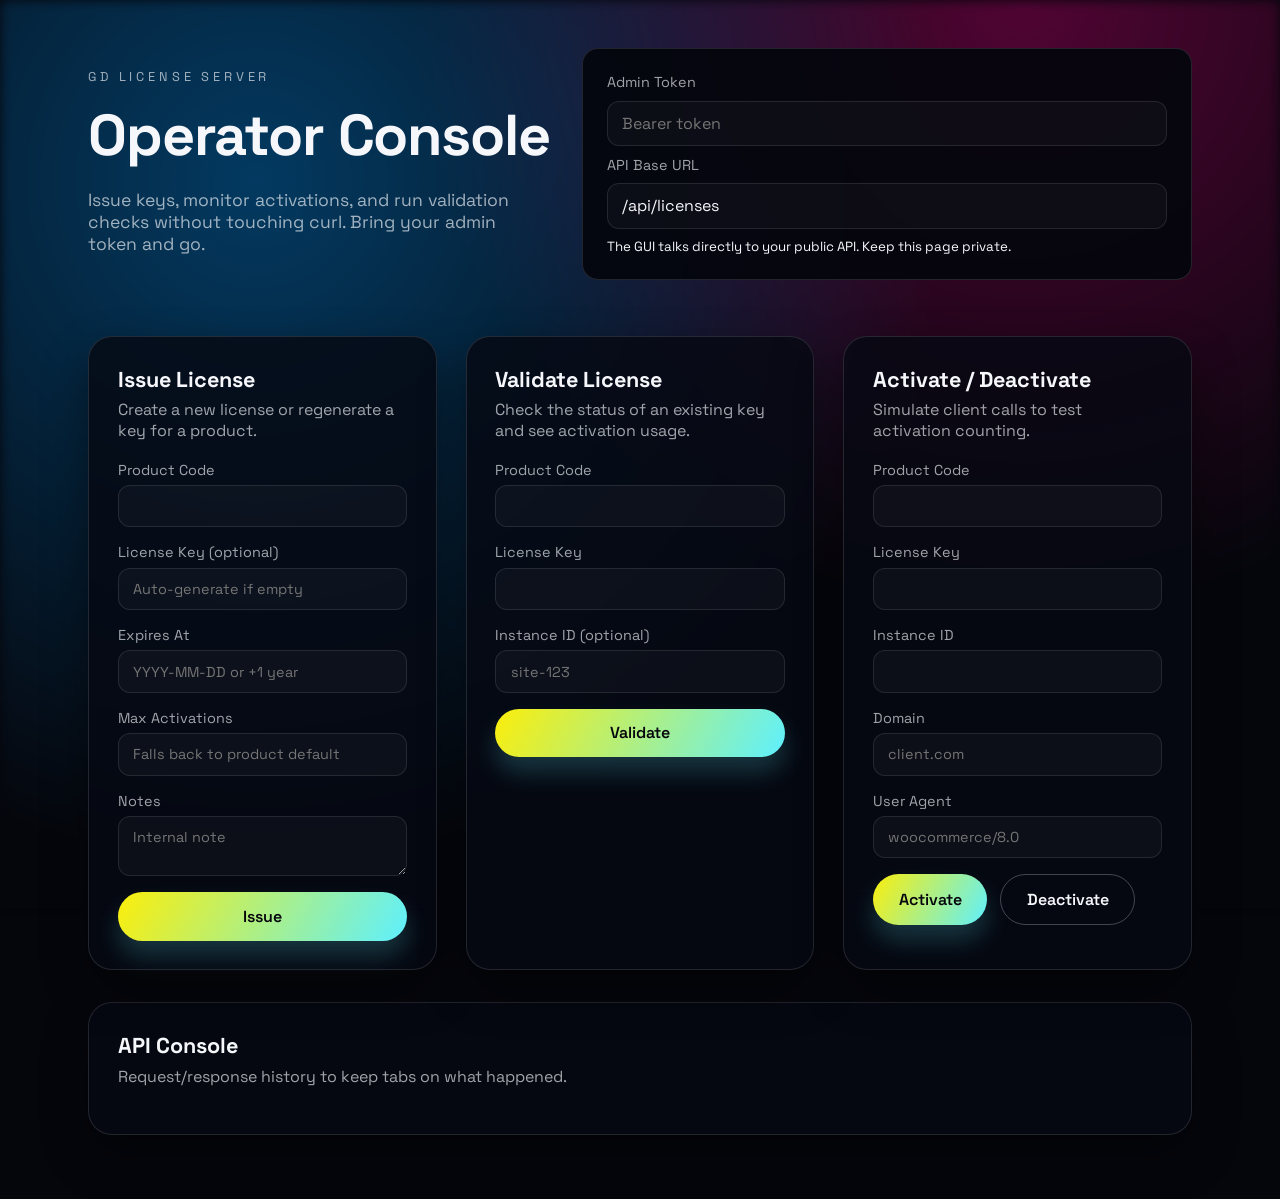
==== public_html/admin/index.html @ 04ad7213 "add GUI" ====
<!DOCTYPE html>
<html lang="en">
<head>
    <meta charset="UTF-8">
    <meta http-equiv="X-UA-Compatible" content="IE=edge">
    <meta name="viewport" content="width=device-width, initial-scale=1.0">
    <title>License Server Console</title>
    <link rel="preconnect" href="https://fonts.googleapis.com">
    <link rel="preconnect" href="https://fonts.gstatic.com" crossorigin>
    <link href="https://fonts.googleapis.com/css2?family=Space+Grotesk:wght@400;500;600&display=swap" rel="stylesheet">
    <link rel="stylesheet" href="styles.css">
</head>
<body>
    <div class="grad-background"></div>
    <main class="shell">
        <header class="hero">
            <div>
                <p class="eyebrow">GD License Server</p>
                <h1>Operator Console</h1>
                <p class="lede">Issue keys, monitor activations, and run validation checks without touching curl. Bring your admin token and go.</p>
            </div>
            <div class="status-panel">
                <label>Admin Token</label>
                <input type="password" id="adminToken" placeholder="Bearer token" autocomplete="off">
                <label>API Base URL</label>
                <input type="url" id="baseUrl" value="/api/licenses" autocomplete="off">
                <small>The GUI talks directly to your public API. Keep this page private.</small>
            </div>
        </header>

        <section class="grid">
            <article class="card" id="issueCard">
                <div class="card-head">
                    <h2>Issue License</h2>
                    <p>Create a new license or regenerate a key for a product.</p>
                </div>
                <form id="issueForm" class="stack">
                    <label>Product Code
                        <input name="product_code" required>
                    </label>
                    <label>License Key (optional)
                        <input name="license_key" placeholder="Auto-generate if empty">
                    </label>
                    <label>Expires At
                        <input name="expires_at" placeholder="YYYY-MM-DD or +1 year">
                    </label>
                    <label>Max Activations
                        <input name="max_activations" type="number" min="1" placeholder="Falls back to product default">
                    </label>
                    <label>Notes
                        <textarea name="notes" rows="2" placeholder="Internal note"></textarea>
                    </label>
                    <button type="submit">Issue</button>
                </form>
            </article>

            <article class="card" id="validateCard">
                <div class="card-head">
                    <h2>Validate License</h2>
                    <p>Check the status of an existing key and see activation usage.</p>
                </div>
                <form id="validateForm" class="stack">
                    <label>Product Code
                        <input name="product_code" required>
                    </label>
                    <label>License Key
                        <input name="license_key" required>
                    </label>
                    <label>Instance ID (optional)
                        <input name="instance_id" placeholder="site-123">
                    </label>
                    <button type="submit">Validate</button>
                </form>
            </article>

            <article class="card" id="activateCard">
                <div class="card-head">
                    <h2>Activate / Deactivate</h2>
                    <p>Simulate client calls to test activation counting.</p>
                </div>
                <form id="activateForm" class="stack">
                    <label>Product Code
                        <input name="product_code" required>
                    </label>
                    <label>License Key
                        <input name="license_key" required>
                    </label>
                    <label>Instance ID
                        <input name="instance_id" required>
                    </label>
                    <label>Domain
                        <input name="domain" placeholder="client.com">
                    </label>
                    <label>User Agent
                        <input name="user_agent" placeholder="woocommerce/8.0">
                    </label>
                    <div class="actions">
                        <button type="button" data-action="activate">Activate</button>
                        <button type="button" data-action="deactivate" class="ghost">Deactivate</button>
                    </div>
                </form>
            </article>
        </section>

        <section class="log-card">
            <div class="card-head">
                <h2>API Console</h2>
                <p>Request/response history to keep tabs on what happened.</p>
            </div>
            <div id="log"></div>
        </section>
    </main>

    <template id="logEntry">
        <div class="entry">
            <div class="entry-head">
                <span class="pill"></span>
                <strong class="label"></strong>
                <span class="time"></span>
            </div>
            <div class="entry-body"></div>
        </div>
    </template>

    <script src="app.js" defer></script>
</body>
</html>
---- public_html/admin/styles.css ----
:root {
    --bg: #05060c;
    --bg-glow: radial-gradient(circle at 20% 20%, rgba(0, 154, 255, 0.35), transparent 55%),
                radial-gradient(circle at 80% 0%, rgba(255, 0, 140, 0.3), transparent 45%),
                #05060c;
    --card: rgba(7, 9, 19, 0.82);
    --card-border: rgba(255, 255, 255, 0.12);
    --accent: #fcee0a;
    --accent-2: #5ef0ff;
    --danger: #ff6f6f;
    --text: #f6f7fb;
    --muted: rgba(246, 247, 251, 0.65);
    --shadow: 0 20px 45px rgba(0, 0, 0, 0.45);
    font-family: 'Space Grotesk', 'Helvetica Neue', sans-serif;
}

* {
    box-sizing: border-box;
}

body {
    margin: 0;
    min-height: 100vh;
    color: var(--text);
    background: var(--bg);
}

.grad-background {
    position: fixed;
    inset: 0;
    background: var(--bg-glow);
    z-index: -1;
    filter: blur(6px);
}

.shell {
    max-width: 1200px;
    margin: 0 auto;
    padding: 3rem clamp(1.5rem, 4vw, 3rem) 4rem;
}

.hero {
    display: flex;
    flex-wrap: wrap;
    gap: 2rem;
    align-items: center;
    margin-bottom: 3.5rem;
}

.eyebrow {
    text-transform: uppercase;
    letter-spacing: 0.3em;
    color: var(--muted);
    font-size: 0.8rem;
}

h1 {
    margin: 0.2rem 0 0.8rem;
    font-size: clamp(2.3rem, 6vw, 3.6rem);
    letter-spacing: -0.02em;
}

.lede {
    max-width: 460px;
    color: var(--muted);
    font-size: 1.1rem;
}

.status-panel {
    min-width: 280px;
    flex: 1;
    display: flex;
    flex-direction: column;
    gap: 0.6rem;
    padding: 1.5rem;
    border: 1px solid var(--card-border);
    border-radius: 16px;
    background: rgba(4, 6, 12, 0.92);
}

label {
    font-size: 0.9rem;
    color: var(--muted);
    display: flex;
    flex-direction: column;
    gap: 0.4rem;
}

input,
textarea,
button {
    font: inherit;
}

input,
textarea {
    padding: 0.7rem 0.9rem;
    border-radius: 12px;
    border: 1px solid rgba(255, 255, 255, 0.1);
    background: rgba(255, 255, 255, 0.03);
    color: var(--text);
}

input:focus,
textarea:focus {
    outline: 2px solid rgba(94, 240, 255, 0.4);
}

button {
    border: none;
    border-radius: 999px;
    padding: 0.85rem 1.6rem;
    background: linear-gradient(120deg, var(--accent), var(--accent-2));
    color: #05060c;
    font-weight: 600;
    cursor: pointer;
    transition: transform 0.2s ease, box-shadow 0.2s ease;
    box-shadow: 0 15px 25px rgba(94, 240, 255, 0.2);
}

button:hover {
    transform: translateY(-1px);
}

button.ghost {
    background: transparent;
    border: 1px solid rgba(255, 255, 255, 0.25);
    color: var(--text);
    box-shadow: none;
}

.grid {
    display: grid;
    grid-template-columns: repeat(auto-fit, minmax(280px, 1fr));
    gap: 1.8rem;
    margin-bottom: 2rem;
}

.card,
.log-card {
    border-radius: 24px;
    border: 1px solid var(--card-border);
    background: var(--card);
    box-shadow: var(--shadow);
    padding: 1.8rem;
}

.card-head h2 {
    margin: 0;
    font-size: 1.35rem;
}

.card-head p {
    margin: 0.4rem 0 1.2rem;
    color: var(--muted);
}

.stack {
    display: flex;
    flex-direction: column;
    gap: 1rem;
}

.actions {
    display: flex;
    gap: 0.8rem;
}

.log-card #log {
    display: flex;
    flex-direction: column-reverse;
    gap: 1rem;
    max-height: 420px;
    overflow-y: auto;
}

.entry {
    border-radius: 18px;
    border: 1px solid rgba(255, 255, 255, 0.08);
    padding: 1rem 1.2rem;
    background: rgba(0, 0, 0, 0.25);
}

.entry-head {
    display: flex;
    align-items: center;
    gap: 0.6rem;
    margin-bottom: 0.5rem;
}

.pill {
    width: 0.65rem;
    height: 0.65rem;
    border-radius: 999px;
    background: var(--accent);
}

.entry-body {
    font-family: "SFMono-Regular", "Consolas", "Liberation Mono", monospace;
    font-size: 0.85rem;
    color: var(--muted);
    white-space: pre-wrap;
    background: rgba(0, 0, 0, 0.3);
    border-radius: 12px;
    padding: 0.8rem;
}

.entry.error .pill {
    background: var(--danger);
}

.entry .time {
    margin-left: auto;
    font-size: 0.8rem;
    color: var(--muted);
}

@media (max-width: 768px) {
    .actions {
        flex-direction: column;
    }

    .status-panel {
        width: 100%;
    }
}
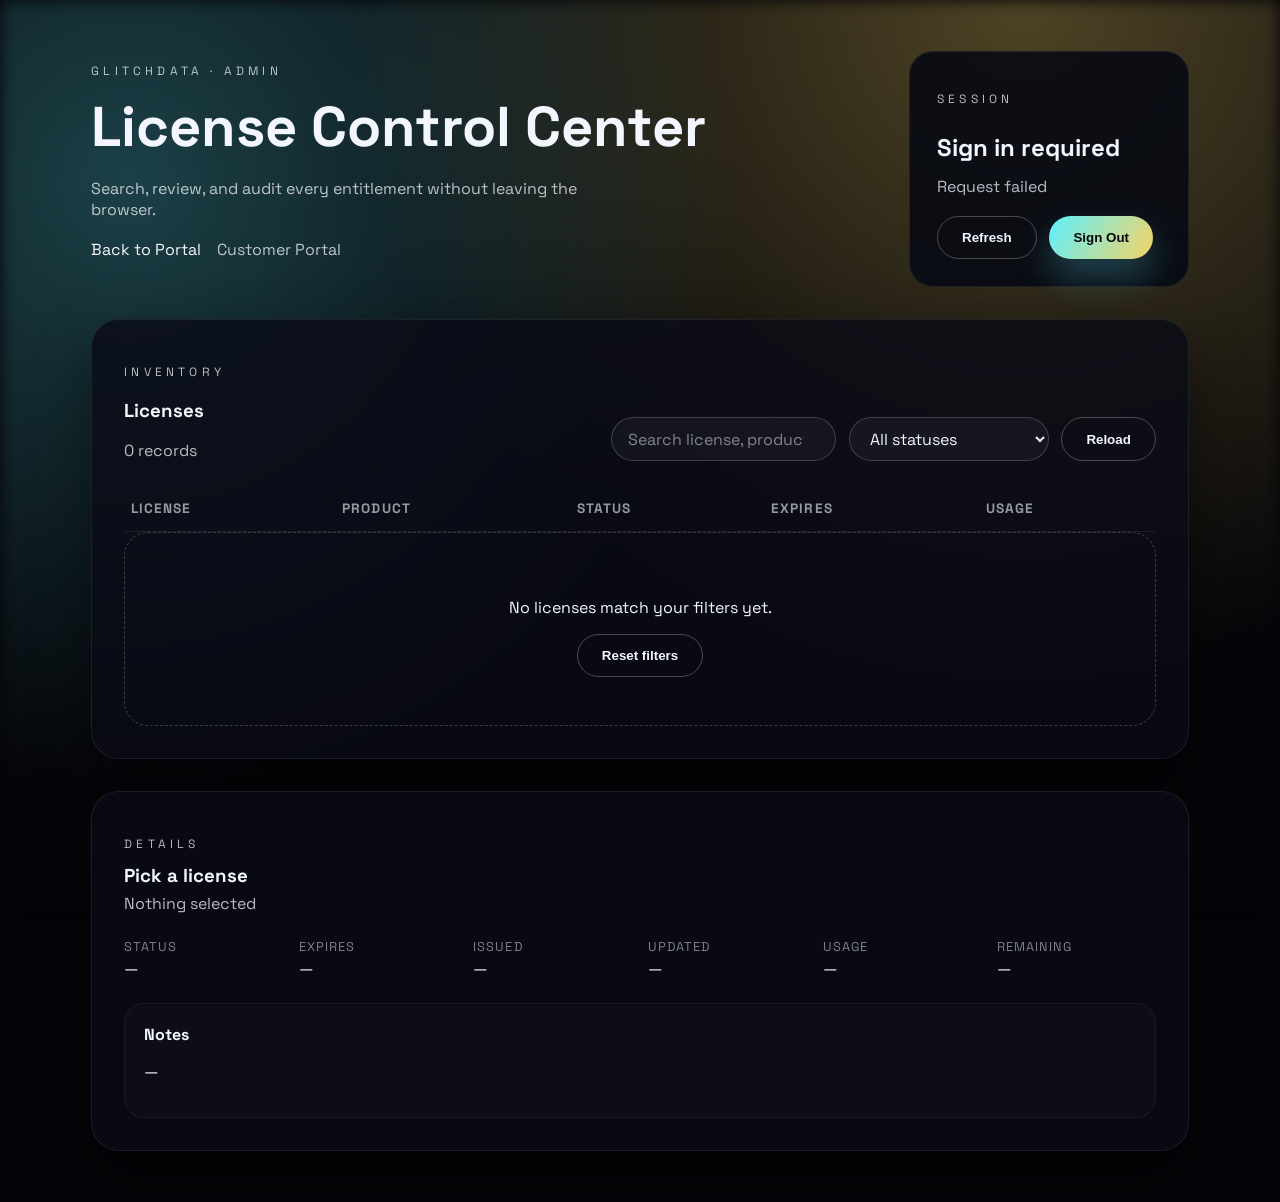
==== commit 9ed58902: "improve admin portal" ====
--- a/public_html/admin/index.html
+++ b/public_html/admin/index.html
@@ -4,124 +4,129 @@
     <meta charset="UTF-8">
     <meta http-equiv="X-UA-Compatible" content="IE=edge">
     <meta name="viewport" content="width=device-width, initial-scale=1.0">
-    <title>License Server Console</title>
+    <meta http-equiv="Cache-Control" content="no-store, no-cache, must-revalidate">
+    <meta http-equiv="Pragma" content="no-cache">
+    <meta http-equiv="Expires" content="0">
+    <title>License Control Center · Admin</title>
     <link rel="preconnect" href="https://fonts.googleapis.com">
     <link rel="preconnect" href="https://fonts.gstatic.com" crossorigin>
     <link href="https://fonts.googleapis.com/css2?family=Space+Grotesk:wght@400;500;600&display=swap" rel="stylesheet">
     <link rel="stylesheet" href="styles.css">
 </head>
 <body>
-    <div class="grad-background"></div>
-    <main class="shell">
-        <header class="hero">
+<div class="aura"></div>
+<main class="admin-wrap">
+    <header class="admin-hero">
+        <div>
+            <p class="eyebrow">Glitchdata · Admin</p>
+            <h1>License Control Center</h1>
+            <p class="lede">Search, review, and audit every entitlement without leaving the browser.</p>
+            <div class="hero-links">
+                <a href="/" class="link">Back to Portal</a>
+                <a href="/user/" class="link ghost">Customer Portal</a>
+            </div>
+        </div>
+        <div class="session-card">
+            <p class="eyebrow">Session</p>
+            <h2 id="sessionState">Checking session…</h2>
+            <p class="muted" id="sessionMeta">Attempting to load your admin profile.</p>
+            <div class="session-actions">
+                <button type="button" class="ghost" id="sessionRefresh">Refresh</button>
+                <button type="button" id="sessionLogout">Sign Out</button>
+            </div>
+        </div>
+    </header>
+
+    <section class="card list-card">
+        <div class="list-head">
             <div>
-                <p class="eyebrow">GD License Server</p>
-                <h1>Operator Console</h1>
-                <p class="lede">Issue keys, monitor activations, and run validation checks without touching curl. Bring your admin token and go.</p>
+                <p class="eyebrow">Inventory</p>
+                <h3>Licenses</h3>
+                <p class="muted"><span id="licenseCount">0</span> records</p>
             </div>
-            <div class="status-panel">
-                <label>Admin Token</label>
-                <input type="password" id="adminToken" placeholder="Bearer token" autocomplete="off">
-                <label>API Base URL</label>
-                <input type="url" id="baseUrl" value="/api/licenses" autocomplete="off">
-                <small>The GUI talks directly to your public API. Keep this page private.</small>
+            <div class="filters">
+                <input type="search" id="licenseSearch" placeholder="Search license, product, or note">
+                <select id="licenseStatus">
+                    <option value="">All statuses</option>
+                    <option value="active">Active</option>
+                    <option value="suspended">Suspended</option>
+                    <option value="revoked">Revoked</option>
+                </select>
+                <button type="button" class="ghost" id="licenseRefresh">Reload</button>
             </div>
+        </div>
+        <div class="table-wrapper">
+            <table class="license-table">
+                <thead>
+                <tr>
+                    <th>License</th>
+                    <th>Product</th>
+                    <th>Status</th>
+                    <th>Expires</th>
+                    <th>Usage</th>
+                </tr>
+                </thead>
+                <tbody id="licenseTableBody"></tbody>
+            </table>
+            <div class="empty-state hidden" id="licenseEmpty">
+                <p>No licenses match your filters yet.</p>
+                <button type="button" id="clearFilters" class="ghost">Reset filters</button>
+            </div>
+        </div>
+    </section>
+
+    <section class="card detail-card">
+        <header>
+            <p class="eyebrow">Details</p>
+            <h3 id="detailKey">Pick a license</h3>
+            <p class="muted" id="detailProduct">Nothing selected</p>
         </header>
+        <dl class="detail-grid">
+            <div>
+                <dt>Status</dt>
+                <dd id="detailStatus">—</dd>
+            </div>
+            <div>
+                <dt>Expires</dt>
+                <dd id="detailExpires">—</dd>
+            </div>
+            <div>
+                <dt>Issued</dt>
+                <dd id="detailCreated">—</dd>
+            </div>
+            <div>
+                <dt>Updated</dt>
+                <dd id="detailUpdated">—</dd>
+            </div>
+            <div>
+                <dt>Usage</dt>
+                <dd id="detailUsage">—</dd>
+            </div>
+            <div>
+                <dt>Remaining</dt>
+                <dd id="detailRemaining">—</dd>
+            </div>
+        </dl>
+        <div class="detail-notes">
+            <h4>Notes</h4>
+            <p id="detailNotes">—</p>
+        </div>
+    </section>
+</main>
 
-        <section class="grid">
-            <article class="card" id="issueCard">
-                <div class="card-head">
-                    <h2>Issue License</h2>
-                    <p>Create a new license or regenerate a key for a product.</p>
-                </div>
-                <form id="issueForm" class="stack">
-                    <label>Product Code
-                        <input name="product_code" required>
-                    </label>
-                    <label>License Key (optional)
-                        <input name="license_key" placeholder="Auto-generate if empty">
-                    </label>
-                    <label>Expires At
-                        <input name="expires_at" placeholder="YYYY-MM-DD or +1 year">
-                    </label>
-                    <label>Max Activations
-                        <input name="max_activations" type="number" min="1" placeholder="Falls back to product default">
-                    </label>
-                    <label>Notes
-                        <textarea name="notes" rows="2" placeholder="Internal note"></textarea>
-                    </label>
-                    <button type="submit">Issue</button>
-                </form>
-            </article>
+<template id="licenseRow">
+    <tr>
+        <td>
+            <strong class="license-key"></strong>
+            <div class="muted subline"></div>
+        </td>
+        <td class="product-code"></td>
+        <td><span class="status-pill"></span></td>
+        <td class="expires"></td>
+        <td class="usage"></td>
+    </tr>
+</template>
 
-            <article class="card" id="validateCard">
-                <div class="card-head">
-                    <h2>Validate License</h2>
-                    <p>Check the status of an existing key and see activation usage.</p>
-                </div>
-                <form id="validateForm" class="stack">
-                    <label>Product Code
-                        <input name="product_code" required>
-                    </label>
-                    <label>License Key
-                        <input name="license_key" required>
-                    </label>
-                    <label>Instance ID (optional)
-                        <input name="instance_id" placeholder="site-123">
-                    </label>
-                    <button type="submit">Validate</button>
-                </form>
-            </article>
-
-            <article class="card" id="activateCard">
-                <div class="card-head">
-                    <h2>Activate / Deactivate</h2>
-                    <p>Simulate client calls to test activation counting.</p>
-                </div>
-                <form id="activateForm" class="stack">
-                    <label>Product Code
-                        <input name="product_code" required>
-                    </label>
-                    <label>License Key
-                        <input name="license_key" required>
-                    </label>
-                    <label>Instance ID
-                        <input name="instance_id" required>
-                    </label>
-                    <label>Domain
-                        <input name="domain" placeholder="client.com">
-                    </label>
-                    <label>User Agent
-                        <input name="user_agent" placeholder="woocommerce/8.0">
-                    </label>
-                    <div class="actions">
-                        <button type="button" data-action="activate">Activate</button>
-                        <button type="button" data-action="deactivate" class="ghost">Deactivate</button>
-                    </div>
-                </form>
-            </article>
-        </section>
-
-        <section class="log-card">
-            <div class="card-head">
-                <h2>API Console</h2>
-                <p>Request/response history to keep tabs on what happened.</p>
-            </div>
-            <div id="log"></div>
-        </section>
-    </main>
-
-    <template id="logEntry">
-        <div class="entry">
-            <div class="entry-head">
-                <span class="pill"></span>
-                <strong class="label"></strong>
-                <span class="time"></span>
-            </div>
-            <div class="entry-body"></div>
-        </div>
-    </template>
-
-    <script src="app.js" defer></script>
+<script src="app.js" defer></script>
 </body>
 </html>
--- a/public_html/admin/styles.css
+++ b/public_html/admin/styles.css
@@ -1,20 +1,17 @@
 :root {
-    --bg: #05060c;
-    --bg-glow: radial-gradient(circle at 20% 20%, rgba(0, 154, 255, 0.35), transparent 55%),
-                radial-gradient(circle at 80% 0%, rgba(255, 0, 140, 0.3), transparent 45%),
-                #05060c;
-    --card: rgba(7, 9, 19, 0.82);
-    --card-border: rgba(255, 255, 255, 0.12);
-    --accent: #fcee0a;
-    --accent-2: #5ef0ff;
+    --bg: #050509;
+    --text: #f4f6ff;
+    --muted: rgba(244, 246, 255, 0.75);
+    --card: rgba(10, 12, 22, 0.82);
+    --card-border: rgba(255, 255, 255, 0.08);
+    --accent: #5ef0ff;
+    --accent-2: #f6d365;
     --danger: #ff6f6f;
-    --text: #f6f7fb;
-    --muted: rgba(246, 247, 251, 0.65);
-    --shadow: 0 20px 45px rgba(0, 0, 0, 0.45);
-    font-family: 'Space Grotesk', 'Helvetica Neue', sans-serif;
-}
-
-* {
+    --shadow: 0 25px 60px rgba(0, 0, 0, 0.45);
+    font-family: 'Space Grotesk', 'Segoe UI', sans-serif;
+}
+
+*, *::before, *::after {
     box-sizing: border-box;
 }
 
@@ -25,97 +22,110 @@
     background: var(--bg);
 }
 
-.grad-background {
+.aura {
     position: fixed;
     inset: 0;
-    background: var(--bg-glow);
+    background:
+        radial-gradient(circle at 10% 20%, rgba(94, 240, 255, 0.25), transparent 45%),
+        radial-gradient(circle at 80% 0%, rgba(246, 211, 101, 0.3), transparent 50%),
+        #050509;
+    filter: blur(8px);
     z-index: -1;
-    filter: blur(6px);
-}
-
-.shell {
+}
+
+.admin-wrap {
     max-width: 1200px;
     margin: 0 auto;
-    padding: 3rem clamp(1.5rem, 4vw, 3rem) 4rem;
-}
-
-.hero {
+    padding: clamp(2rem, 4vw, 4rem);
+    display: flex;
+    flex-direction: column;
+    gap: 2rem;
+}
+
+.eyebrow {
+    text-transform: uppercase;
+    letter-spacing: 0.35em;
+    font-size: 0.75rem;
+    color: var(--muted);
+}
+
+.link {
+    color: var(--text);
+    text-decoration: none;
+    border-bottom: 1px solid transparent;
+    padding-bottom: 0.15rem;
+}
+
+.link:hover {
+    border-color: rgba(255, 255, 255, 0.4);
+}
+
+.link.ghost {
+    color: var(--muted);
+}
+
+.admin-hero {
     display: flex;
     flex-wrap: wrap;
     gap: 2rem;
-    align-items: center;
-    margin-bottom: 3.5rem;
-}
-
-.eyebrow {
-    text-transform: uppercase;
-    letter-spacing: 0.3em;
+    align-items: stretch;
+}
+
+.admin-hero h1 {
+    margin: 0.2rem 0 0.7rem;
+    font-size: clamp(2.4rem, 5vw, 3.5rem);
+}
+
+.lede {
     color: var(--muted);
-    font-size: 0.8rem;
-}
-
-h1 {
-    margin: 0.2rem 0 0.8rem;
-    font-size: clamp(2.3rem, 6vw, 3.6rem);
-    letter-spacing: -0.02em;
-}
-
-.lede {
-    max-width: 460px;
+    max-width: 520px;
+    margin-bottom: 1.2rem;
+}
+
+.hero-links {
+    display: flex;
+    gap: 1rem;
+    flex-wrap: wrap;
+}
+
+.session-card {
+    margin-left: auto;
+    min-width: 280px;
+    padding: 1.7rem;
+    border-radius: 24px;
+    border: 1px solid var(--card-border);
+    background: rgba(7, 10, 19, 0.9);
+    display: flex;
+    flex-direction: column;
+    gap: 0.8rem;
+}
+
+.session-card h2 {
+    margin: 0;
+    font-size: 1.5rem;
+}
+
+.muted {
     color: var(--muted);
-    font-size: 1.1rem;
-}
-
-.status-panel {
-    min-width: 280px;
-    flex: 1;
-    display: flex;
-    flex-direction: column;
-    gap: 0.6rem;
-    padding: 1.5rem;
-    border: 1px solid var(--card-border);
-    border-radius: 16px;
-    background: rgba(4, 6, 12, 0.92);
-}
-
-label {
-    font-size: 0.9rem;
-    color: var(--muted);
-    display: flex;
-    flex-direction: column;
-    gap: 0.4rem;
-}
-
-input,
-textarea,
-button {
-    font: inherit;
-}
-
-input,
-textarea {
-    padding: 0.7rem 0.9rem;
-    border-radius: 12px;
-    border: 1px solid rgba(255, 255, 255, 0.1);
-    background: rgba(255, 255, 255, 0.03);
-    color: var(--text);
-}
-
-input:focus,
-textarea:focus {
-    outline: 2px solid rgba(94, 240, 255, 0.4);
+    margin: 0;
+}
+
+.session-actions {
+    display: flex;
+    gap: 0.8rem;
+    margin-top: 0.4rem;
 }
 
 button {
     border: none;
     border-radius: 999px;
-    padding: 0.85rem 1.6rem;
+    padding: 0.8rem 1.5rem;
     background: linear-gradient(120deg, var(--accent), var(--accent-2));
-    color: #05060c;
+    color: #050509;
     font-weight: 600;
     cursor: pointer;
     transition: transform 0.2s ease, box-shadow 0.2s ease;
-    box-shadow: 0 15px 25px rgba(94, 240, 255, 0.2);
+    box-shadow: 0 18px 35px rgba(94, 240, 255, 0.25);
 }
 
 button:hover {
@@ -124,103 +134,184 @@
 
 button.ghost {
     background: transparent;
+    color: var(--text);
     border: 1px solid rgba(255, 255, 255, 0.25);
+    box-shadow: none;
+}
+
+.card {
+    border-radius: 28px;
+    background: var(--card);
+    border: 1px solid var(--card-border);
+    box-shadow: var(--shadow);
+    padding: 2rem;
+}
+
+.list-card {
+    display: flex;
+    flex-direction: column;
+    gap: 1.5rem;
+}
+
+.list-head {
+    display: flex;
+    flex-wrap: wrap;
+    align-items: flex-end;
+    gap: 1rem;
+}
+
+.filters {
+    margin-left: auto;
+    display: flex;
+    gap: 0.8rem;
+    flex-wrap: wrap;
+}
+
+input[type="search"],
+select {
+    font: inherit;
+    border-radius: 999px;
+    border: 1px solid rgba(255, 255, 255, 0.18);
+    background: rgba(255, 255, 255, 0.04);
     color: var(--text);
-    box-shadow: none;
-}
-
-.grid {
+    padding: 0.6rem 1rem;
+    min-width: 200px;
+}
+
+input::placeholder {
+    color: rgba(244, 246, 255, 0.5);
+}
+
+.table-wrapper {
+    position: relative;
+}
+
+.license-table {
+    width: 100%;
+    border-collapse: collapse;
+}
+
+.license-table th,
+.license-table td {
+    text-align: left;
+    padding: 0.9rem 0.4rem;
+}
+
+.license-table th {
+    color: rgba(244, 246, 255, 0.6);
+    font-size: 0.85rem;
+    letter-spacing: 0.08em;
+    text-transform: uppercase;
+    border-bottom: 1px solid rgba(255, 255, 255, 0.08);
+}
+
+.license-table tr {
+    border-bottom: 1px solid rgba(255, 255, 255, 0.05);
+    cursor: pointer;
+    transition: background 0.2s ease;
+}
+
+.license-table tr:hover,
+.license-table tr.active {
+    background: rgba(255, 255, 255, 0.04);
+}
+
+.license-table strong {
+    font-size: 0.95rem;
+}
+
+.subline {
+    font-size: 0.8rem;
+}
+
+.status-pill {
+    display: inline-flex;
+    align-items: center;
+    justify-content: center;
+    padding: 0.25rem 0.75rem;
+    border-radius: 999px;
+    font-size: 0.75rem;
+    text-transform: capitalize;
+    background: rgba(255, 255, 255, 0.08);
+}
+
+.status-pill.active {
+    color: #0f0;
+}
+
+.status-pill.suspended {
+    color: #f6d365;
+}
+
+.status-pill.revoked {
+    color: var(--danger);
+}
+
+.empty-state {
+    text-align: center;
+    padding: 3rem 1rem;
+    border: 1px dashed rgba(255, 255, 255, 0.2);
+    border-radius: 24px;
+}
+
+.hidden {
+    display: none !important;
+}
+
+.detail-card {
+    display: flex;
+    flex-direction: column;
+    gap: 1.5rem;
+}
+
+.detail-card header h3 {
+    margin: 0.2rem 0 0.4rem;
+}
+
+.detail-grid {
     display: grid;
-    grid-template-columns: repeat(auto-fit, minmax(280px, 1fr));
-    gap: 1.8rem;
-    margin-bottom: 2rem;
-}
-
-.card,
-.log-card {
-    border-radius: 24px;
-    border: 1px solid var(--card-border);
-    background: var(--card);
-    box-shadow: var(--shadow);
-    padding: 1.8rem;
-}
-
-.card-head h2 {
-    margin: 0;
-    font-size: 1.35rem;
-}
-
-.card-head p {
-    margin: 0.4rem 0 1.2rem;
-    color: var(--muted);
-}
-
-.stack {
-    display: flex;
-    flex-direction: column;
+    grid-template-columns: repeat(auto-fit, minmax(140px, 1fr));
     gap: 1rem;
-}
-
-.actions {
-    display: flex;
-    gap: 0.8rem;
-}
-
-.log-card #log {
-    display: flex;
-    flex-direction: column-reverse;
-    gap: 1rem;
-    max-height: 420px;
-    overflow-y: auto;
-}
-
-.entry {
-    border-radius: 18px;
-    border: 1px solid rgba(255, 255, 255, 0.08);
-    padding: 1rem 1.2rem;
-    background: rgba(0, 0, 0, 0.25);
-}
-
-.entry-head {
-    display: flex;
-    align-items: center;
-    gap: 0.6rem;
-    margin-bottom: 0.5rem;
-}
-
-.pill {
-    width: 0.65rem;
-    height: 0.65rem;
-    border-radius: 999px;
-    background: var(--accent);
-}
-
-.entry-body {
-    font-family: "SFMono-Regular", "Consolas", "Liberation Mono", monospace;
-    font-size: 0.85rem;
-    color: var(--muted);
-    white-space: pre-wrap;
-    background: rgba(0, 0, 0, 0.3);
-    border-radius: 12px;
-    padding: 0.8rem;
-}
-
-.entry.error .pill {
-    background: var(--danger);
-}
-
-.entry .time {
-    margin-left: auto;
+    margin: 0;
+}
+
+.detail-grid dt {
     font-size: 0.8rem;
-    color: var(--muted);
+    text-transform: uppercase;
+    letter-spacing: 0.08em;
+    color: rgba(244, 246, 255, 0.5);
+    margin-bottom: 0.2rem;
+}
+
+.detail-grid dd {
+    margin: 0;
+    font-size: 1rem;
+}
+
+.detail-notes {
+    background: rgba(255, 255, 255, 0.02);
+    border-radius: 20px;
+    padding: 1.2rem;
+    border: 1px solid rgba(255, 255, 255, 0.05);
+}
+
+.detail-notes h4 {
+    margin: 0 0 0.6rem;
 }
 
 @media (max-width: 768px) {
-    .actions {
+    .filters {
+        width: 100%;
+        flex-direction: column;
+        align-items: stretch;
+    }
+
+    input[type="search"],
+    select {
+        width: 100%;
+    }
+
+    .session-actions {
         flex-direction: column;
     }
-
-    .status-panel {
-        width: 100%;
-    }
-}
+}
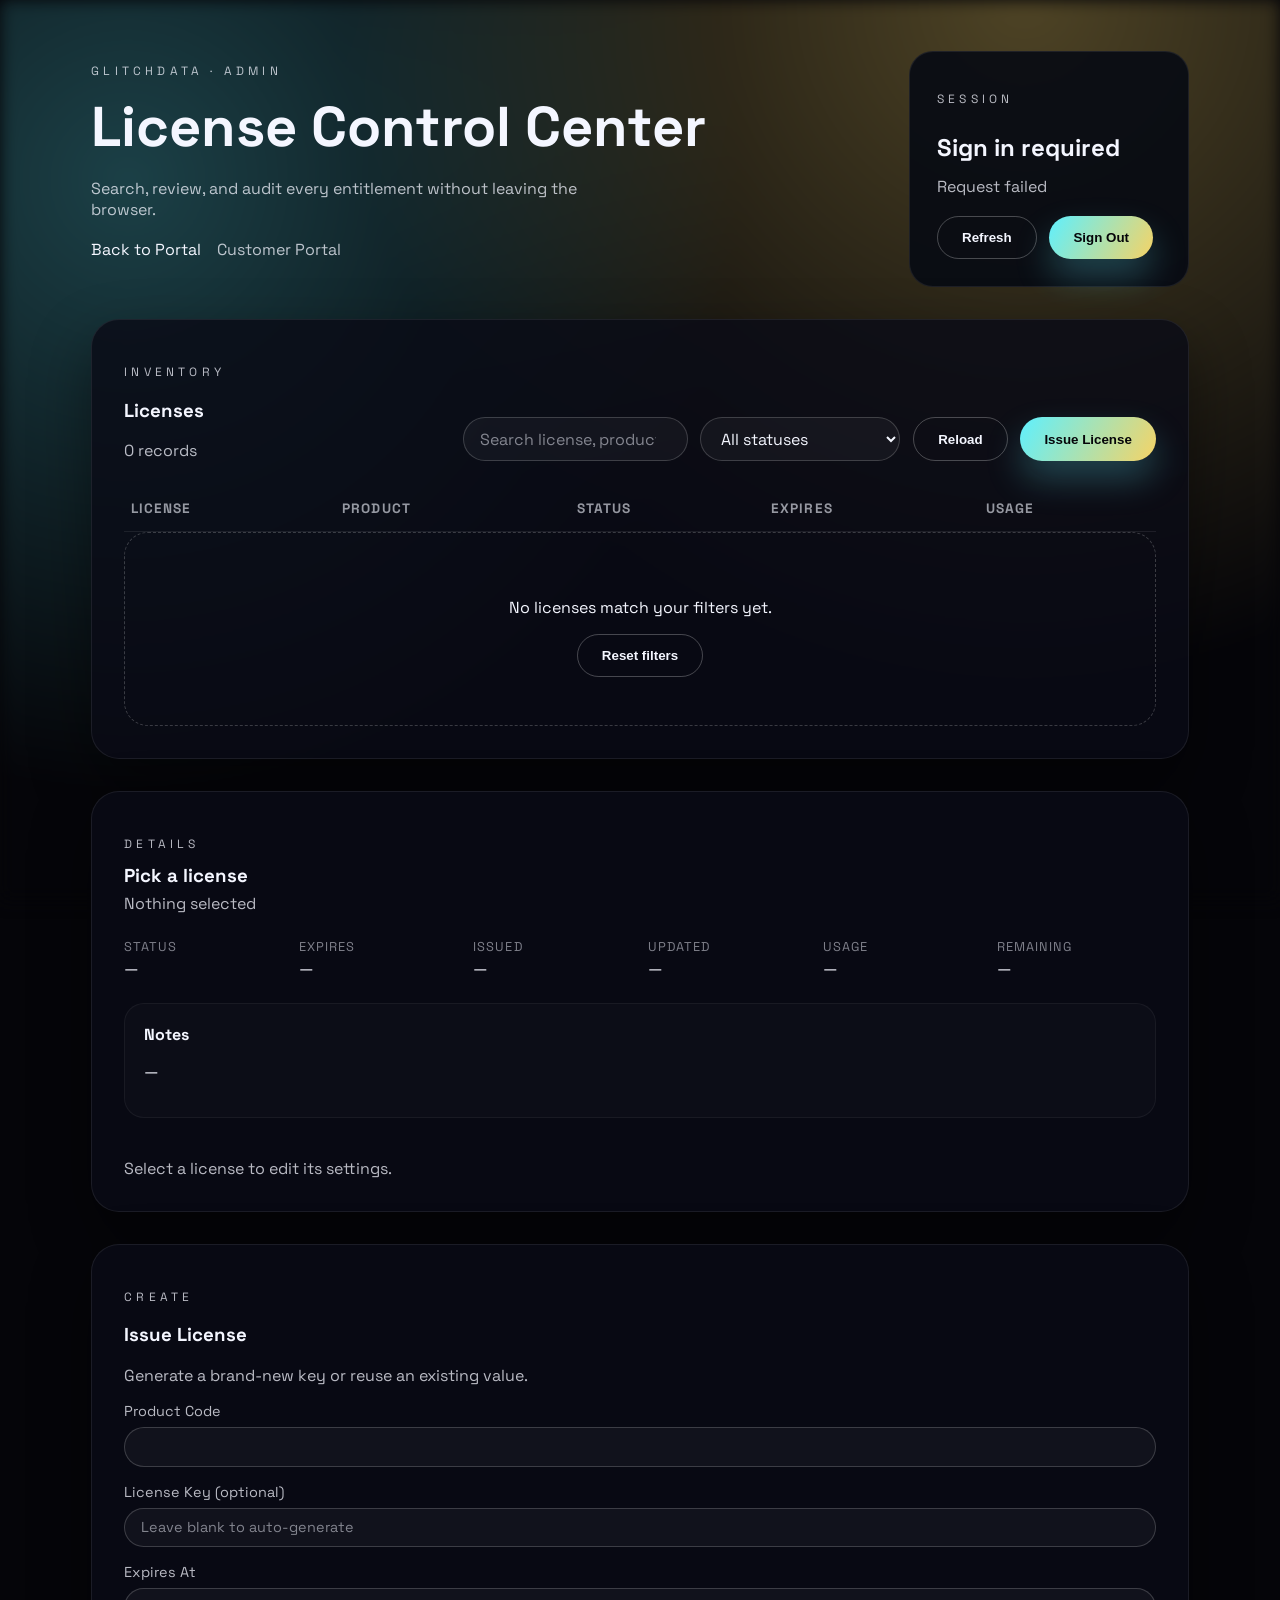
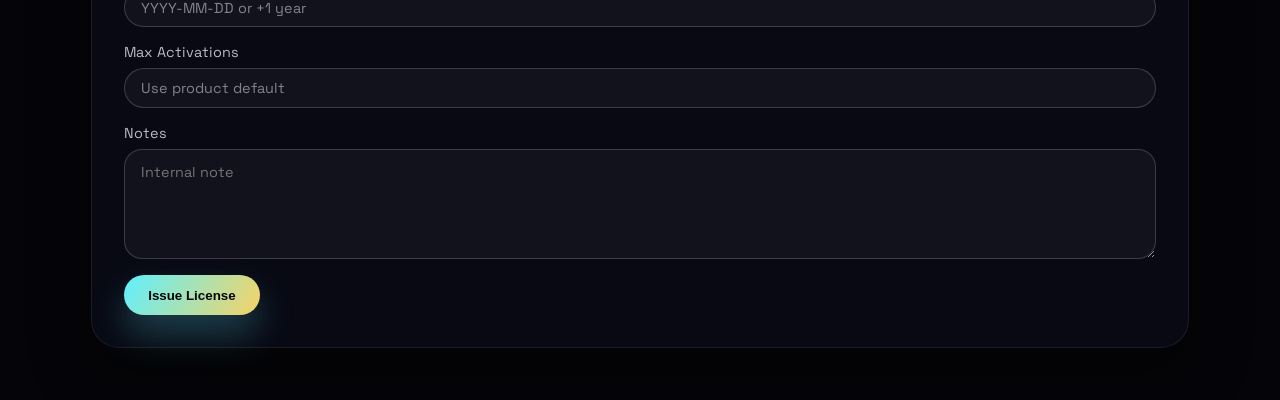
==== commit e7955b96: "admin crud enabled" ====
--- a/public_html/admin/index.html
+++ b/public_html/admin/index.html
@@ -53,6 +53,7 @@
                     <option value="revoked">Revoked</option>
                 </select>
                 <button type="button" class="ghost" id="licenseRefresh">Reload</button>
+                <button type="button" id="scrollIssue">Issue License</button>
             </div>
         </div>
         <div class="table-wrapper">
@@ -111,6 +112,57 @@
             <h4>Notes</h4>
             <p id="detailNotes">—</p>
         </div>
+        <p class="muted" id="detailEmpty">Select a license to edit its settings.</p>
+        <form id="detailForm" class="detail-form hidden" method="post">
+            <div class="form-grid">
+                <label>Status
+                    <select name="status" required>
+                        <option value="active">Active</option>
+                        <option value="suspended">Suspended</option>
+                        <option value="revoked">Revoked</option>
+                    </select>
+                </label>
+                <label>Expires At
+                    <input type="text" name="expires_at" placeholder="YYYY-MM-DD or +1 year">
+                </label>
+                <label>Max Activations
+                    <input type="number" name="max_activations" min="1" placeholder="Inherit product">
+                </label>
+            </div>
+            <label>Notes
+                <textarea name="notes" rows="3" placeholder="Internal note"></textarea>
+            </label>
+            <div class="form-actions">
+                <button type="submit">Save Changes</button>
+                <button type="button" class="ghost danger" id="deleteLicense">Delete License</button>
+            </div>
+        </form>
+    </section>
+
+    <section class="card issue-card" id="issueCard">
+        <header>
+            <p class="eyebrow">Create</p>
+            <h3>Issue License</h3>
+            <p class="muted">Generate a brand-new key or reuse an existing value.</p>
+        </header>
+        <form id="issueForm" class="form-stack" method="post">
+            <label>Product Code
+                <input name="product_code" required>
+            </label>
+            <label>License Key (optional)
+                <input name="license_key" placeholder="Leave blank to auto-generate">
+            </label>
+            <label>Expires At
+                <input name="expires_at" placeholder="YYYY-MM-DD or +1 year">
+            </label>
+            <label>Max Activations
+                <input type="number" name="max_activations" min="1" placeholder="Use product default">
+            </label>
+            <label>Notes
+                <textarea name="notes" rows="2" placeholder="Internal note"></textarea>
+            </label>
+            <button type="submit">Issue License</button>
+        </form>
     </section>
 </main>
 
--- a/public_html/admin/styles.css
+++ b/public_html/admin/styles.css
@@ -168,7 +168,11 @@
 }
 
 input[type="search"],
-select {
+select,
+.detail-form input,
+.detail-form select,
+.form-stack input,
+.form-stack select {
     font: inherit;
     border-radius: 999px;
     border: 1px solid rgba(255, 255, 255, 0.18);
@@ -180,6 +184,29 @@
 
 input::placeholder {
     color: rgba(244, 246, 255, 0.5);
+}
+
+textarea {
+    resize: vertical;
+    min-height: 110px;
+    border-radius: 18px;
+}
+
+.detail-form textarea,
+.form-stack textarea {
+    font: inherit;
+    border: 1px solid rgba(255, 255, 255, 0.18);
+    background: rgba(255, 255, 255, 0.04);
+    color: var(--text);
+    padding: 0.8rem 1rem;
+}
+
+label {
+    display: flex;
+    flex-direction: column;
+    gap: 0.45rem;
+    font-size: 0.9rem;
+    color: var(--muted);
 }
 
 .table-wrapper {
@@ -299,6 +326,56 @@
     margin: 0 0 0.6rem;
 }
 
+.detail-form {
+    margin-top: 1.5rem;
+    display: flex;
+    flex-direction: column;
+    gap: 1rem;
+}
+
+.form-grid {
+    display: grid;
+    grid-template-columns: repeat(auto-fit, minmax(180px, 1fr));
+    gap: 1rem;
+}
+
+.form-stack {
+    display: flex;
+    flex-direction: column;
+    gap: 1rem;
+}
+
+.form-actions {
+    display: flex;
+    gap: 0.8rem;
+    flex-wrap: wrap;
+}
+
+.form-actions .danger {
+    border-color: rgba(255, 111, 111, 0.6);
+    color: var(--danger);
+}
+
+.issue-card button,
+.detail-form button {
+    align-self: flex-start;
+}
+
+button.danger {
+    color: var(--danger);
+    border-color: rgba(255, 111, 111, 0.5);
+}
+
+#detailEmpty {
+    margin-top: 1rem;
+}
+
+.issue-card {
+    display: flex;
+    flex-direction: column;
+    gap: 1rem;
+}
+
 @media (max-width: 768px) {
     .filters {
         width: 100%;
